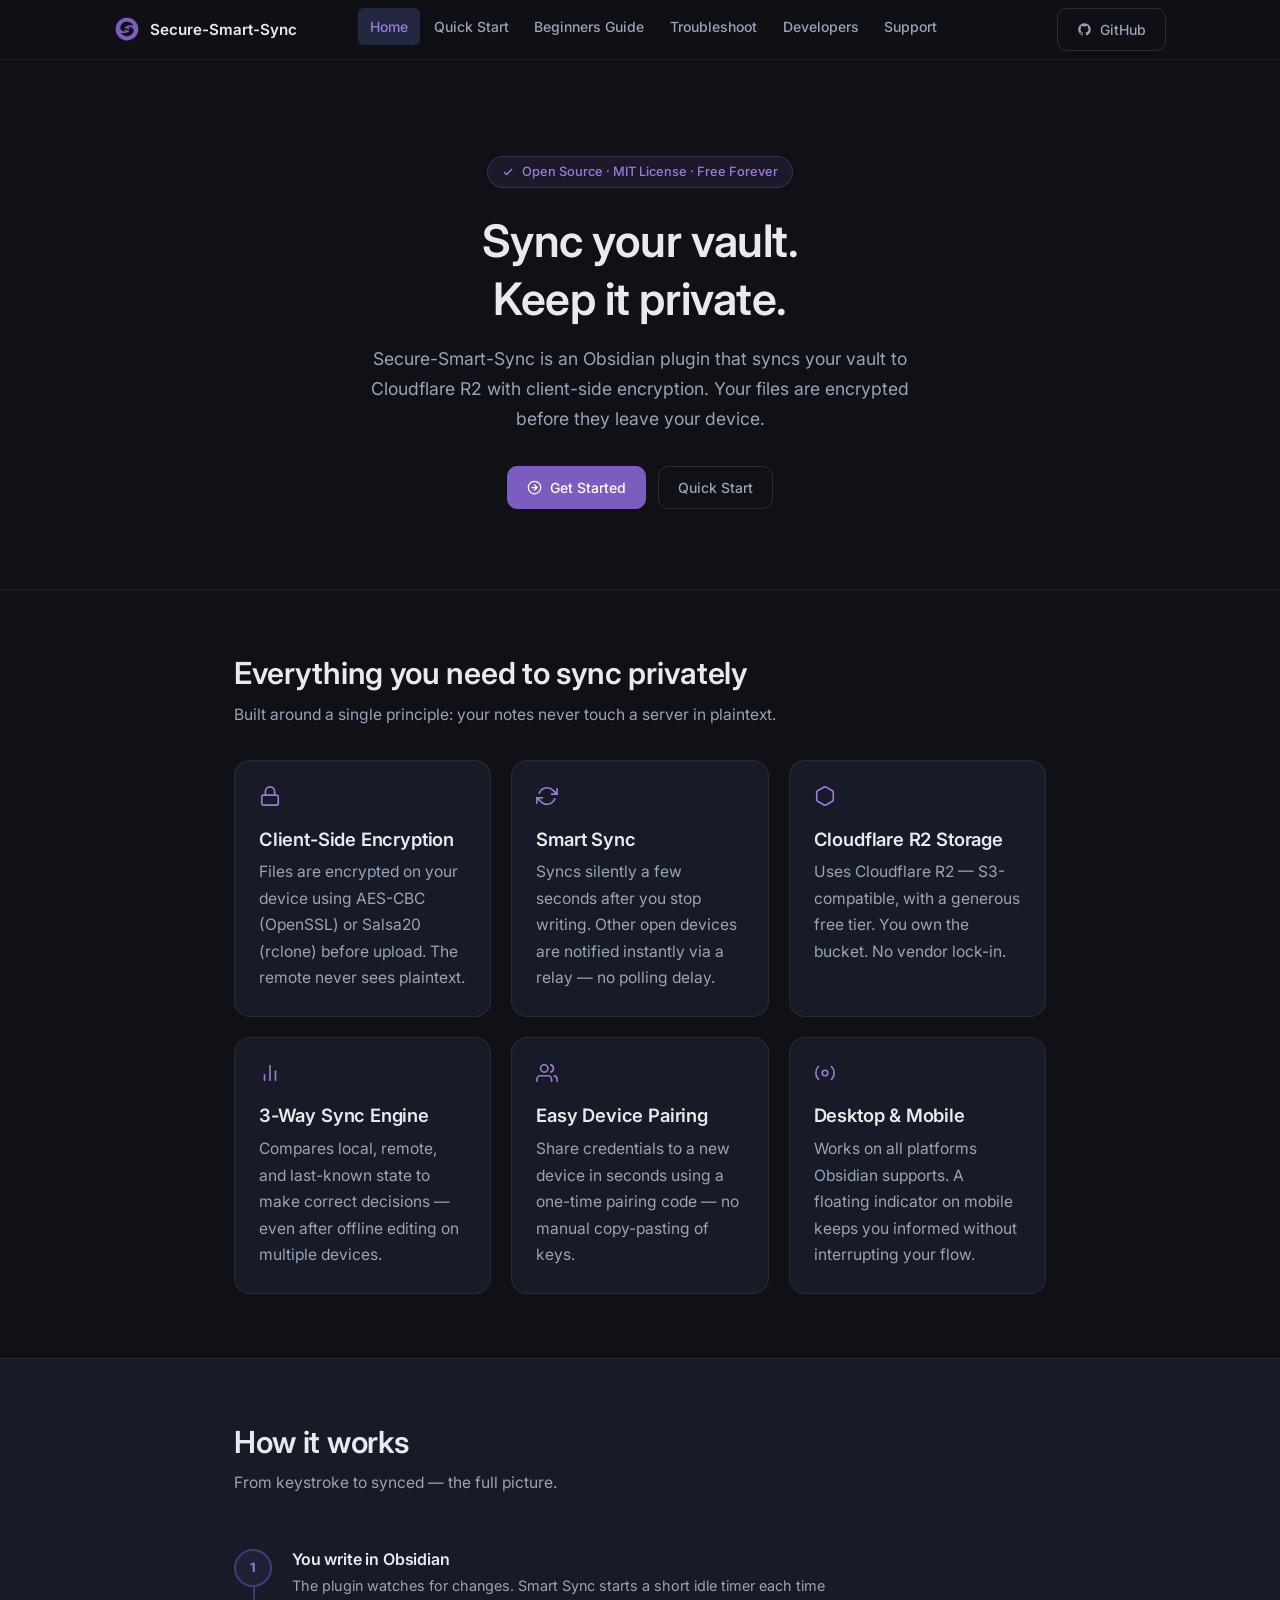
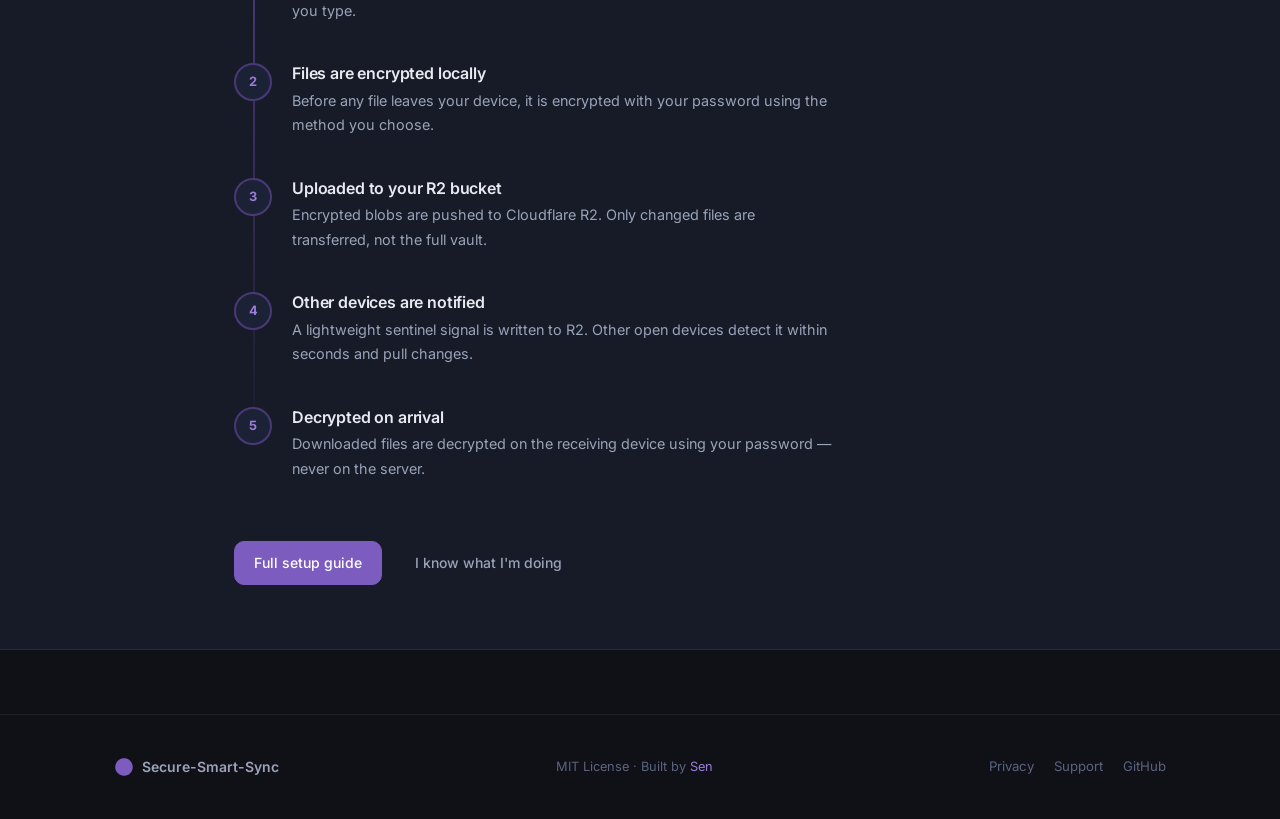
==== index.html @ c1dc4312 "Add files via upload" ====
<!DOCTYPE html>
<html lang="en">
<head>
  <meta charset="UTF-8" />
  <meta name="viewport" content="width=device-width, initial-scale=1.0" />
  <title>Secure-Smart-Sync — Obsidian Vault Sync with Cloudflare R2</title>
  <meta name="description" content="Sync your Obsidian vault securely across devices using Cloudflare R2 with client-side encryption. Free, open-source, and privacy-first." />
  <link rel="icon" href="../assets/favicon_transparent.ico" />
  <link rel="stylesheet" href="style.css" />
</head>
<body>

<nav class="nav" role="navigation" aria-label="Main navigation">
  <div class="nav-inner">
    <a href="index.html" class="nav-logo" aria-label="Secure-Smart-Sync home">
      <svg viewBox="0 0 2048 2048" xmlns="http://www.w3.org/2000/svg" aria-hidden="true">
        <g fill="#7c5cbf">
          <path d="M955 1921.80 c-153.40 -11.80 -301.40 -63.40 -431 -150.40 -78.40 -52.60 -152.20 -121.60 -212.20 -198.40 -93.80 -120.20 -157.60 -273.40 -176.60 -425 -8.20 -64.40 -9.20 -160 -2.40 -221 11.40 -100.60 41 -203 84.80 -292 114.40 -232.20 319 -403.80 563.40 -472.80 108.80 -30.60 220.60 -40.40 335 -29 426.20 42.20 769.60 393.60 802.20 821 3.40 46.80 1.40 148.20 -4 187.80 -18.20 133.20 -54.40 238.40 -120 347 -43.40 72 -99.40 140.80 -158.20 194.60 -152.80 139.80 -341.40 222.80 -541.80 238.40 -30.20 2.20 -108.80 2.20 -139.20 -0.20z m138.40 -326.80 c180.40 -23.80 350.80 -139.60 419.60 -286 23.20 -49 35.20 -104.80 32.20 -148.60 -8.80 -124.60 -94 -237.60 -207.80 -275.40 -51.20 -17 -92.40 -19 -140.20 -6.80 -17.60 4.60 -41.20 13.40 -41.20 15.80 0 0.80 2 3 4.20 5.20 7.60 6.80 39 49.80 49.80 68.20 23.60 39.80 30 53.40 30 64 0 23.60 -5 23.20 -145 -12.80 -60.40 -15.60 -142.80 -36.60 -183 -46.60 -40.20 -10.20 -75.40 -19.60 -78.20 -21.20 -6.60 -3.20 -7.80 -6.40 -7.80 -18.80 0 -12 2.60 -15.40 30.80 -39.60 103.80 -89.80 232.60 -143.80 371.20 -156.40 34 -3 110.40 -2.40 142 1 50.60 5.60 98 15.80 139.60 29.80 11.20 3.80 20.40 6.60 20.40 6 0 -0.40 -4.60 -10 -10.20 -21 -36.40 -72.80 -100.60 -147.40 -168 -195 -91 -64.60 -186.60 -98.80 -297.80 -106.80 -59.20 -4.20 -134.20 5.80 -198 26.40 -136.40 44.20 -249 137.20 -311.80 257.80 -38.40 73.80 -54 156.20 -42.40 224.20 14.80 85.80 59 156.80 128.60 206.60 55.80 40 134 62 195.20 55.20 19.60 -2.20 47.20 -7.40 51 -9.60 0.80 -0.40 -1.60 -4.60 -5.40 -9.20 -14.60 -18 -33.80 -48.80 -47.20 -75.40 -12.60 -25 -14 -29.20 -14 -39.60 0 -6.40 1 -12.60 2.40 -14 6.20 -6.20 25.40 -2.80 137.60 25.60 61 15.40 140.20 35.20 176 44 35.80 8.80 67 17 69.60 18 3.80 1.60 4.40 3.40 4.40 14.60 0 12 -0.40 13 -7.40 19.80 -23 21.80 -73.20 56.20 -111.40 76.60 -76.80 40.60 -159.20 65.40 -242.80 73 -34.80 3.20 -125 1.60 -156.40 -2.80 -36.20 -5.20 -84.20 -16.60 -119 -28.20 -17.60 -6 -32.20 -10.60 -32.40 -10.20 -1.40 1.40 22 39.80 37.20 60.80 94.40 132.20 250.20 219.40 418.20 234.20 26.80 2.40 77.20 1 107.40 -2.80z"/>
        </g>
      </svg>
      <span class="nav-logo-text">Secure-Smart-Sync</span>
    </a>
    <ul class="nav-links" id="nav-links">
      <li><a href="index.html">Home</a></li>
      <li><a href="quick-start.html">Quick Start</a></li>
      <li><a href="beginners.html">Beginners Guide</a></li>
      <li><a href="troubleshoot.html">Troubleshoot</a></li>
      <li><a href="developers.html">Developers</a></li>
      <li><a href="support.html">Support</a></li>
    </ul>
    <div class="nav-cta">
      <a href="https://github.com/xensenx/Secure_Smart_Sync" target="_blank" rel="noopener" class="btn btn-outline">
        <svg viewBox="0 0 24 24" fill="currentColor" aria-hidden="true"><path d="M12 2C6.477 2 2 6.477 2 12c0 4.418 2.865 8.166 6.839 9.489.5.092.682-.217.682-.482 0-.237-.009-.868-.013-1.703-2.782.604-3.369-1.34-3.369-1.34-.454-1.156-1.11-1.463-1.11-1.463-.908-.62.069-.608.069-.608 1.003.07 1.531 1.03 1.531 1.03.892 1.529 2.341 1.087 2.91.832.092-.647.35-1.088.636-1.338-2.22-.253-4.555-1.11-4.555-4.943 0-1.091.39-1.984 1.029-2.683-.103-.253-.446-1.27.098-2.647 0 0 .84-.269 2.75 1.025A9.578 9.578 0 0 1 12 6.836a9.59 9.59 0 0 1 2.504.337c1.909-1.294 2.747-1.025 2.747-1.025.546 1.377.202 2.394.1 2.647.64.699 1.028 1.592 1.028 2.683 0 3.842-2.339 4.687-4.566 4.935.359.309.678.919.678 1.852 0 1.336-.012 2.415-.012 2.743 0 .267.18.578.688.48C19.138 20.163 22 16.418 22 12c0-5.523-4.477-10-10-10z"/></svg>
        GitHub
      </a>
    </div>
    <button class="nav-hamburger" id="nav-hamburger" aria-label="Toggle navigation" aria-expanded="false">
      <span></span><span></span><span></span>
    </button>
  </div>
</nav>

<div class="page-wrap">

  <!-- Hero -->
  <section class="hero" style="padding: 6rem 0 5rem; border-bottom: 1px solid var(--border);">
    <div class="container" style="text-align:center; max-width: 700px;">
      <div style="display:inline-flex; align-items:center; gap:0.5rem; background:var(--purple-faint); border:1px solid var(--purple-border); border-radius:20px; padding:4px 14px; font-size:0.8rem; color:var(--purple-light); margin-bottom:1.5rem; font-weight:500;">
        <svg width="12" height="12" viewBox="0 0 24 24" fill="none" stroke="currentColor" stroke-width="2.5" aria-hidden="true"><polyline points="20 6 9 17 4 12"/></svg>
        Open Source · MIT License · Free Forever
      </div>
      <h1 style="margin-bottom:1rem;">Sync your vault.<br>Keep it private.</h1>
      <p style="font-size:1.1rem; max-width:560px; margin:0 auto 2rem;">Secure-Smart-Sync is an Obsidian plugin that syncs your vault to Cloudflare R2 with client-side encryption. Your files are encrypted before they leave your device.</p>
      <div style="display:flex; gap:0.75rem; justify-content:center; flex-wrap:wrap;">
        <a href="beginners.html" class="btn btn-primary">
          <svg viewBox="0 0 24 24" fill="none" stroke="currentColor" stroke-width="2" stroke-linecap="round" stroke-linejoin="round" aria-hidden="true"><circle cx="12" cy="12" r="10"/><polyline points="12 8 16 12 12 16"/><line x1="8" y1="12" x2="16" y2="12"/></svg>
          Get Started
        </a>
        <a href="quick-start.html" class="btn btn-outline">Quick Start</a>
      </div>
    </div>
  </section>

  <!-- Features -->
  <section class="section container-wide">
    <div class="container">
      <div class="section-title reveal">
        <h2>Everything you need to sync privately</h2>
        <p>Built around a single principle: your notes never touch a server in plaintext.</p>
      </div>
      <div class="grid-3" style="margin-top:2rem;">
        <div class="card reveal">
          <div style="margin-bottom:0.75rem;">
            <svg width="22" height="22" viewBox="0 0 24 24" fill="none" stroke="var(--purple-light)" stroke-width="1.8" stroke-linecap="round" stroke-linejoin="round" aria-hidden="true"><rect x="3" y="11" width="18" height="11" rx="2" ry="2"/><path d="M7 11V7a5 5 0 0 1 10 0v4"/></svg>
          </div>
          <h3>Client-Side Encryption</h3>
          <p class="mt-1">Files are encrypted on your device using AES-CBC (OpenSSL) or Salsa20 (rclone) before upload. The remote never sees plaintext.</p>
        </div>
        <div class="card reveal">
          <div style="margin-bottom:0.75rem;">
            <svg width="22" height="22" viewBox="0 0 24 24" fill="none" stroke="var(--purple-light)" stroke-width="1.8" stroke-linecap="round" stroke-linejoin="round" aria-hidden="true"><polyline points="23 4 23 10 17 10"/><polyline points="1 20 1 14 7 14"/><path d="M3.51 9a9 9 0 0 1 14.85-3.36L23 10M1 14l4.64 4.36A9 9 0 0 0 20.49 15"/></svg>
          </div>
          <h3>Smart Sync</h3>
          <p class="mt-1">Syncs silently a few seconds after you stop writing. Other open devices are notified instantly via a relay — no polling delay.</p>
        </div>
        <div class="card reveal">
          <div style="margin-bottom:0.75rem;">
            <svg width="22" height="22" viewBox="0 0 24 24" fill="none" stroke="var(--purple-light)" stroke-width="1.8" stroke-linecap="round" stroke-linejoin="round" aria-hidden="true"><path d="M21 16V8a2 2 0 0 0-1-1.73l-7-4a2 2 0 0 0-2 0l-7 4A2 2 0 0 0 3 8v8a2 2 0 0 0 1 1.73l7 4a2 2 0 0 0 2 0l7-4A2 2 0 0 0 21 16z"/></svg>
          </div>
          <h3>Cloudflare R2 Storage</h3>
          <p class="mt-1">Uses Cloudflare R2 — S3-compatible, with a generous free tier. You own the bucket. No vendor lock-in.</p>
        </div>
        <div class="card reveal">
          <div style="margin-bottom:0.75rem;">
            <svg width="22" height="22" viewBox="0 0 24 24" fill="none" stroke="var(--purple-light)" stroke-width="1.8" stroke-linecap="round" stroke-linejoin="round" aria-hidden="true"><line x1="18" y1="20" x2="18" y2="10"/><line x1="12" y1="20" x2="12" y2="4"/><line x1="6" y1="20" x2="6" y2="14"/></svg>
          </div>
          <h3>3-Way Sync Engine</h3>
          <p class="mt-1">Compares local, remote, and last-known state to make correct decisions — even after offline editing on multiple devices.</p>
        </div>
        <div class="card reveal">
          <div style="margin-bottom:0.75rem;">
            <svg width="22" height="22" viewBox="0 0 24 24" fill="none" stroke="var(--purple-light)" stroke-width="1.8" stroke-linecap="round" stroke-linejoin="round" aria-hidden="true"><path d="M17 21v-2a4 4 0 0 0-4-4H5a4 4 0 0 0-4 4v2"/><circle cx="9" cy="7" r="4"/><path d="M23 21v-2a4 4 0 0 0-3-3.87"/><path d="M16 3.13a4 4 0 0 1 0 7.75"/></svg>
          </div>
          <h3>Easy Device Pairing</h3>
          <p class="mt-1">Share credentials to a new device in seconds using a one-time pairing code — no manual copy-pasting of keys.</p>
        </div>
        <div class="card reveal">
          <div style="margin-bottom:0.75rem;">
            <svg width="22" height="22" viewBox="0 0 24 24" fill="none" stroke="var(--purple-light)" stroke-width="1.8" stroke-linecap="round" stroke-linejoin="round" aria-hidden="true"><circle cx="12" cy="12" r="3"/><path d="M19.07 4.93a10 10 0 0 1 0 14.14M4.93 4.93a10 10 0 0 0 0 14.14"/></svg>
          </div>
          <h3>Desktop &amp; Mobile</h3>
          <p class="mt-1">Works on all platforms Obsidian supports. A floating indicator on mobile keeps you informed without interrupting your flow.</p>
        </div>
      </div>
    </div>
  </section>

  <!-- How it works — animated flow -->
  <section class="section" style="background:var(--bg-surface); border-top:1px solid var(--border); border-bottom:1px solid var(--border);">
    <div class="container">
      <div class="section-title reveal">
        <h2>How it works</h2>
        <p>From keystroke to synced — the full picture.</p>
      </div>
      <div class="step-flow" style="margin-top:2rem; max-width:600px;">
        <div class="step-item">
          <div class="step-num">1</div>
          <div class="step-body">
            <h3>You write in Obsidian</h3>
            <p>The plugin watches for changes. Smart Sync starts a short idle timer each time you type.</p>
          </div>
        </div>
        <div class="step-item">
          <div class="step-num">2</div>
          <div class="step-body">
            <h3>Files are encrypted locally</h3>
            <p>Before any file leaves your device, it is encrypted with your password using the method you choose.</p>
          </div>
        </div>
        <div class="step-item">
          <div class="step-num">3</div>
          <div class="step-body">
            <h3>Uploaded to your R2 bucket</h3>
            <p>Encrypted blobs are pushed to Cloudflare R2. Only changed files are transferred, not the full vault.</p>
          </div>
        </div>
        <div class="step-item">
          <div class="step-num">4</div>
          <div class="step-body">
            <h3>Other devices are notified</h3>
            <p>A lightweight sentinel signal is written to R2. Other open devices detect it within seconds and pull changes.</p>
          </div>
        </div>
        <div class="step-item">
          <div class="step-num">5</div>
          <div class="step-body">
            <h3>Decrypted on arrival</h3>
            <p>Downloaded files are decrypted on the receiving device using your password — never on the server.</p>
          </div>
        </div>
      </div>
      <div class="reveal" style="margin-top:2.5rem;">
        <a href="beginners.html" class="btn btn-primary">Full setup guide</a>
        <a href="quick-start.html" class="btn btn-ghost" style="margin-left:0.5rem;">I know what I'm doing</a>
      </div>
    </div>
  </section>

</div><!-- end page-wrap -->

<footer>
  <div class="footer-inner">
    <div class="footer-logo">
      <svg width="20" height="20" viewBox="0 0 2048 2048" xmlns="http://www.w3.org/2000/svg" aria-hidden="true"><g fill="#7c5cbf"><path d="M955 1921.80 c-153.40 -11.80 -301.40 -63.40 -431 -150.40 -78.40 -52.60 -152.20 -121.60 -212.20 -198.40 -93.80 -120.20 -157.60 -273.40 -176.60 -425 -8.20 -64.40 -9.20 -160 -2.40 -221 11.40 -100.60 41 -203 84.80 -292 114.40 -232.20 319 -403.80 563.40 -472.80 108.80 -30.60 220.60 -40.40 335 -29 426.20 42.20 769.60 393.60 802.20 821 3.40 46.80 1.40 148.20 -4 187.80 -18.20 133.20 -54.40 238.40 -120 347 -43.40 72 -99.40 140.80 -158.20 194.60 -152.80 139.80 -341.40 222.80 -541.80 238.40 -30.20 2.20 -108.80 2.20 -139.20 -0.20z"/></g></svg>
      <span>Secure-Smart-Sync</span>
    </div>
    <p class="footer-meta">MIT License &middot; Built by <a href="https://github.com/xensenx" target="_blank" rel="noopener">Sen</a></p>
    <nav class="footer-links" aria-label="Footer navigation">
      <a href="privacy policy.html">Privacy</a>
      <a href="support.html">Support</a>
      <a href="https://github.com/xensenx/Secure_Smart_Sync" target="_blank" rel="noopener">GitHub</a>
    </nav>
  </div>
</footer>

<script src="script.js"></script>
</body>
</html>
---- style.css ----
/* ============================================================
   style.css — Secure-Smart-Sync Documentation Site
   Dark theme · Purple accent · Inter font · No emojis
   ============================================================ */

@import url('https://fonts.googleapis.com/css2?family=Inter:wght@300;400;500;600;700&family=JetBrains+Mono:wght@400;500&display=swap');

/* ── Design tokens ───────────────────────────────────────── */
:root {
  --bg-base:        #0f1117;
  --bg-surface:     #161b27;
  --bg-elevated:    #1c2236;
  --bg-hover:       #212840;

  --purple-core:    #7c5cbf;
  --purple-light:   #9b7cd6;
  --purple-dim:     #4a3878;
  --purple-faint:   rgba(124, 92, 191, 0.12);
  --purple-border:  rgba(124, 92, 191, 0.30);

  --text-primary:   #e8eaf0;
  --text-secondary: #9aa3b8;
  --text-muted:     #5a6380;
  --text-code:      #c4aef5;

  --border:         rgba(255, 255, 255, 0.07);
  --border-strong:  rgba(255, 255, 255, 0.12);

  --radius-sm:  6px;
  --radius-md:  10px;
  --radius-lg:  16px;

  --transition: 200ms ease;
  --transition-slow: 400ms ease;

  --font-sans: 'Inter', system-ui, sans-serif;
  --font-mono: 'JetBrains Mono', 'Fira Code', monospace;

  --nav-height: 60px;
  --content-max: 860px;
  --content-wide: 1100px;
}

/* ── Reset ───────────────────────────────────────────────── */
*, *::before, *::after { box-sizing: border-box; margin: 0; padding: 0; }

html { scroll-behavior: smooth; font-size: 16px; }

body {
  font-family: var(--font-sans);
  background: var(--bg-base);
  color: var(--text-primary);
  line-height: 1.7;
  -webkit-font-smoothing: antialiased;
  min-height: 100vh;
}

/* ── Typography ──────────────────────────────────────────── */
h1, h2, h3, h4, h5, h6 {
  font-weight: 600;
  line-height: 1.3;
  color: var(--text-primary);
  letter-spacing: -0.01em;
}

h1 { font-size: clamp(1.8rem, 4vw, 2.8rem); }
h2 { font-size: clamp(1.3rem, 3vw, 1.9rem); }
h3 { font-size: 1.15rem; }
h4 { font-size: 1rem; }

p { color: var(--text-secondary); font-size: 0.975rem; }

a {
  color: var(--purple-light);
  text-decoration: none;
  transition: color var(--transition);
}
a:hover { color: #c4aef5; }

code, kbd {
  font-family: var(--font-mono);
  font-size: 0.875em;
  background: rgba(124, 92, 191, 0.15);
  color: var(--text-code);
  padding: 2px 6px;
  border-radius: 4px;
  border: 1px solid var(--purple-border);
}

pre {
  font-family: var(--font-mono);
  font-size: 0.875rem;
  background: var(--bg-surface);
  border: 1px solid var(--border-strong);
  border-radius: var(--radius-md);
  padding: 1.25rem 1.5rem;
  overflow-x: auto;
  color: var(--text-primary);
  line-height: 1.6;
}
pre code {
  background: none;
  border: none;
  padding: 0;
  color: inherit;
  font-size: inherit;
}

hr {
  border: none;
  border-top: 1px solid var(--border);
  margin: 2rem 0;
}

ul, ol { padding-left: 1.5rem; }
li { color: var(--text-secondary); font-size: 0.975rem; margin-bottom: 0.35rem; }

strong { color: var(--text-primary); font-weight: 600; }

/* ── Navigation ──────────────────────────────────────────── */
.nav {
  position: fixed;
  top: 0; left: 0; right: 0;
  height: var(--nav-height);
  background: rgba(15, 17, 23, 0.90);
  backdrop-filter: blur(12px);
  -webkit-backdrop-filter: blur(12px);
  border-bottom: 1px solid var(--border);
  z-index: 1000;
  display: flex;
  align-items: center;
}

.nav-inner {
  width: 100%;
  max-width: var(--content-wide);
  margin: 0 auto;
  padding: 0 1.5rem;
  display: flex;
  align-items: center;
  gap: 1rem;
}

.nav-logo {
  display: flex;
  align-items: center;
  gap: 0.6rem;
  text-decoration: none;
  flex-shrink: 0;
}
.nav-logo svg { width: 26px; height: 26px; }
.nav-logo-text {
  font-size: 0.95rem;
  font-weight: 600;
  color: var(--text-primary);
  white-space: nowrap;
}

.nav-links {
  display: flex;
  align-items: center;
  gap: 0.1rem;
  list-style: none;
  padding: 0;
  margin: 0 auto;
}

.nav-links a {
  display: block;
  padding: 0.4rem 0.75rem;
  font-size: 0.875rem;
  font-weight: 500;
  color: var(--text-secondary);
  border-radius: var(--radius-sm);
  transition: color var(--transition), background var(--transition);
  white-space: nowrap;
}
.nav-links a:hover,
.nav-links a.active {
  color: var(--text-primary);
  background: var(--bg-hover);
}
.nav-links a.active { color: var(--purple-light); }

.nav-cta {
  margin-left: auto;
  flex-shrink: 0;
}

.nav-hamburger {
  display: none;
  flex-direction: column;
  gap: 5px;
  cursor: pointer;
  padding: 6px;
  margin-left: auto;
  background: none;
  border: none;
}
.nav-hamburger span {
  display: block;
  width: 20px; height: 2px;
  background: var(--text-secondary);
  border-radius: 2px;
  transition: transform var(--transition), opacity var(--transition);
}

/* ── Buttons ─────────────────────────────────────────────── */
.btn {
  display: inline-flex;
  align-items: center;
  gap: 0.5rem;
  padding: 0.55rem 1.2rem;
  font-family: var(--font-sans);
  font-size: 0.875rem;
  font-weight: 500;
  border-radius: var(--radius-md);
  border: 1px solid transparent;
  cursor: pointer;
  text-decoration: none;
  transition: background var(--transition), border-color var(--transition),
              color var(--transition), transform 120ms ease;
  white-space: nowrap;
}
.btn:hover { transform: translateY(-1px); }
.btn:active { transform: translateY(0); }

.btn-primary {
  background: var(--purple-core);
  border-color: var(--purple-core);
  color: #fff;
}
.btn-primary:hover { background: var(--purple-light); border-color: var(--purple-light); color: #fff; }

.btn-outline {
  background: transparent;
  border-color: var(--border-strong);
  color: var(--text-secondary);
}
.btn-outline:hover { border-color: var(--purple-border); color: var(--text-primary); background: var(--purple-faint); }

.btn-ghost {
  background: transparent;
  border-color: transparent;
  color: var(--text-secondary);
}
.btn-ghost:hover { color: var(--text-primary); background: var(--bg-hover); }

.btn svg { width: 15px; height: 15px; flex-shrink: 0; }

/* ── Layout utilities ────────────────────────────────────── */
.page-wrap {
  padding-top: var(--nav-height);
  min-height: 100vh;
}

.container {
  max-width: var(--content-max);
  margin: 0 auto;
  padding: 0 1.5rem;
}

.container-wide {
  max-width: var(--content-wide);
  margin: 0 auto;
  padding: 0 1.5rem;
}

.section { padding: 4rem 0; }
.section-sm { padding: 2rem 0; }
.section-lg { padding: 6rem 0; }

/* ── Cards ───────────────────────────────────────────────── */
.card {
  background: var(--bg-surface);
  border: 1px solid var(--border);
  border-radius: var(--radius-lg);
  padding: 1.5rem;
  transition: border-color var(--transition), background var(--transition);
}
.card:hover { border-color: var(--border-strong); }
.card-purple {
  border-color: var(--purple-border);
  background: linear-gradient(135deg, var(--bg-surface), rgba(124, 92, 191, 0.06));
}

/* ── Step / Flow ─────────────────────────────────────────── */
.step-flow {
  display: flex;
  flex-direction: column;
  gap: 0;
  position: relative;
}
.step-flow::before {
  content: '';
  position: absolute;
  left: 19px;
  top: 40px;
  bottom: 40px;
  width: 2px;
  background: linear-gradient(to bottom, var(--purple-dim), transparent);
}

.step-item {
  display: flex;
  gap: 1.25rem;
  padding: 1.25rem 0;
  opacity: 0;
  transform: translateY(18px);
  transition: opacity 0.5s ease, transform 0.5s ease;
}
.step-item.in-view { opacity: 1; transform: translateY(0); }

.step-num {
  flex-shrink: 0;
  width: 38px; height: 38px;
  border-radius: 50%;
  background: var(--bg-elevated);
  border: 2px solid var(--purple-dim);
  display: flex; align-items: center; justify-content: center;
  font-size: 0.8rem;
  font-weight: 700;
  color: var(--purple-light);
  position: relative;
  z-index: 1;
}

.step-body h3 { font-size: 1rem; margin-bottom: 0.3rem; }
.step-body p { font-size: 0.9rem; }

/* ── Info / Warning / Note callouts ─────────────────────── */
.callout {
  border-radius: var(--radius-md);
  padding: 1rem 1.2rem;
  border-left: 3px solid;
  margin: 1.25rem 0;
  display: flex;
  gap: 0.75rem;
  align-items: flex-start;
}
.callout svg { flex-shrink: 0; margin-top: 2px; }
.callout-body { flex: 1; }
.callout-body strong { display: block; font-size: 0.875rem; margin-bottom: 0.2rem; }
.callout-body p, .callout-body span { font-size: 0.875rem; }

.callout-info {
  background: rgba(96, 165, 250, 0.07);
  border-color: #60a5fa;
}
.callout-info svg { color: #60a5fa; }

.callout-warning {
  background: rgba(251, 191, 36, 0.07);
  border-color: #fbbf24;
}
.callout-warning svg { color: #fbbf24; }

.callout-success {
  background: rgba(52, 211, 153, 0.07);
  border-color: #34d399;
}
.callout-success svg { color: #34d399; }

.callout-error {
  background: rgba(248, 113, 113, 0.07);
  border-color: #f87171;
}
.callout-error svg { color: #f87171; }

/* ── Breadcrumb ──────────────────────────────────────────── */
.breadcrumb {
  display: flex;
  align-items: center;
  gap: 0.5rem;
  font-size: 0.825rem;
  color: var(--text-muted);
  margin-bottom: 2rem;
  flex-wrap: wrap;
}
.breadcrumb a { color: var(--text-muted); }
.breadcrumb a:hover { color: var(--purple-light); }
.breadcrumb-sep { color: var(--text-muted); }

/* ── Page header ─────────────────────────────────────────── */
.page-header {
  padding: 3.5rem 0 2.5rem;
  border-bottom: 1px solid var(--border);
  margin-bottom: 3rem;
}
.page-header .badge {
  display: inline-block;
  font-size: 0.75rem;
  font-weight: 600;
  letter-spacing: 0.06em;
  text-transform: uppercase;
  color: var(--purple-light);
  background: var(--purple-faint);
  border: 1px solid var(--purple-border);
  border-radius: 4px;
  padding: 3px 10px;
  margin-bottom: 1rem;
}
.page-header h1 { margin-bottom: 0.75rem; }
.page-header p { font-size: 1.05rem; max-width: 600px; }

/* ── Section titles ──────────────────────────────────────── */
.section-title { margin-bottom: 2rem; }
.section-title h2 { margin-bottom: 0.5rem; }
.section-title p { font-size: 0.975rem; }

/* ── FAQ / Accordion ─────────────────────────────────────── */
.accordion-item {
  border: 1px solid var(--border);
  border-radius: var(--radius-md);
  margin-bottom: 0.5rem;
  overflow: hidden;
  transition: border-color var(--transition);
}
.accordion-item:hover { border-color: var(--border-strong); }
.accordion-item.open { border-color: var(--purple-border); }

.accordion-trigger {
  width: 100%;
  background: var(--bg-surface);
  border: none;
  padding: 1rem 1.25rem;
  display: flex;
  align-items: center;
  justify-content: space-between;
  cursor: pointer;
  color: var(--text-primary);
  font-size: 0.95rem;
  font-weight: 500;
  font-family: var(--font-sans);
  text-align: left;
  gap: 1rem;
  transition: background var(--transition);
}
.accordion-trigger:hover { background: var(--bg-hover); }
.accordion-icon {
  flex-shrink: 0;
  color: var(--text-muted);
  transition: transform var(--transition);
}
.accordion-item.open .accordion-icon { transform: rotate(180deg); }

.accordion-body {
  background: var(--bg-surface);
  max-height: 0;
  overflow: hidden;
  transition: max-height 0.35s ease, padding 0.25s ease;
}
.accordion-body-inner {
  padding: 0 1.25rem 1.25rem;
  border-top: 1px solid var(--border);
}
.accordion-body-inner p, .accordion-body-inner li { font-size: 0.9rem; }
.accordion-item.open .accordion-body { max-height: 800px; }

/* ── Table ───────────────────────────────────────────────── */
.table-wrap { overflow-x: auto; border-radius: var(--radius-md); border: 1px solid var(--border); }
table { width: 100%; border-collapse: collapse; }
thead { background: var(--bg-elevated); }
th {
  padding: 0.75rem 1rem;
  font-size: 0.8rem;
  font-weight: 600;
  text-transform: uppercase;
  letter-spacing: 0.05em;
  color: var(--text-secondary);
  text-align: left;
  border-bottom: 1px solid var(--border);
}
td {
  padding: 0.75rem 1rem;
  font-size: 0.9rem;
  color: var(--text-secondary);
  border-bottom: 1px solid var(--border);
}
tbody tr:last-child td { border-bottom: none; }
tbody tr:hover td { background: var(--bg-hover); }

/* ── Tags / Badges ───────────────────────────────────────── */
.tag {
  display: inline-block;
  font-size: 0.75rem;
  font-weight: 500;
  padding: 2px 8px;
  border-radius: 4px;
}
.tag-purple { background: var(--purple-faint); color: var(--purple-light); border: 1px solid var(--purple-border); }
.tag-blue   { background: rgba(96,165,250,0.1); color: #93c5fd; border: 1px solid rgba(96,165,250,0.25); }
.tag-green  { background: rgba(52,211,153,0.1); color: #6ee7b7; border: 1px solid rgba(52,211,153,0.25); }
.tag-yellow { background: rgba(251,191,36,0.1);  color: #fde68a; border: 1px solid rgba(251,191,36,0.25); }
.tag-red    { background: rgba(248,113,113,0.1); color: #fca5a5; border: 1px solid rgba(248,113,113,0.25); }

/* ── Grid helpers ────────────────────────────────────────── */
.grid-2 { display: grid; grid-template-columns: repeat(2, 1fr); gap: 1.25rem; }
.grid-3 { display: grid; grid-template-columns: repeat(3, 1fr); gap: 1.25rem; }

/* ── Footer ──────────────────────────────────────────────── */
footer {
  border-top: 1px solid var(--border);
  padding: 2.5rem 0;
  margin-top: 4rem;
}
.footer-inner {
  max-width: var(--content-wide);
  margin: 0 auto;
  padding: 0 1.5rem;
  display: flex;
  align-items: center;
  justify-content: space-between;
  flex-wrap: wrap;
  gap: 1rem;
}
.footer-logo { display: flex; align-items: center; gap: 0.5rem; }
.footer-logo svg { width: 20px; height: 20px; }
.footer-logo span { font-size: 0.875rem; font-weight: 600; color: var(--text-secondary); }
.footer-meta { font-size: 0.8rem; color: var(--text-muted); }
.footer-links { display: flex; gap: 1.25rem; }
.footer-links a { font-size: 0.825rem; color: var(--text-muted); }
.footer-links a:hover { color: var(--purple-light); }

/* ── Ko-fi button ────────────────────────────────────────── */
.kofi-btn {
  display: inline-flex;
  align-items: center;
  gap: 0.6rem;
  padding: 0.6rem 1.3rem;
  background: #29abe0;
  color: #fff;
  border-radius: var(--radius-md);
  font-weight: 600;
  font-size: 0.9rem;
  border: none;
  cursor: pointer;
  text-decoration: none;
  transition: background var(--transition), transform 120ms ease;
}
.kofi-btn:hover { background: #1f90c2; color: #fff; transform: translateY(-1px); }
.kofi-btn svg { width: 20px; height: 20px; }

/* ── Scroll-reveal ───────────────────────────────────────── */
.reveal {
  opacity: 0;
  transform: translateY(20px);
  transition: opacity 0.5s ease, transform 0.5s ease;
}
.reveal.in-view { opacity: 1; transform: translateY(0); }

/* ── Utility ─────────────────────────────────────────────── */
.text-purple { color: var(--purple-light); }
.text-muted  { color: var(--text-muted); }
.text-sm     { font-size: 0.875rem; }
.text-xs     { font-size: 0.8rem; }
.mt-1  { margin-top: 0.5rem; }
.mt-2  { margin-top: 1rem; }
.mt-3  { margin-top: 1.5rem; }
.mt-4  { margin-top: 2rem; }
.mb-1  { margin-bottom: 0.5rem; }
.mb-2  { margin-bottom: 1rem; }
.mb-3  { margin-bottom: 1.5rem; }
.mb-4  { margin-bottom: 2rem; }
.flex  { display: flex; }
.items-center { align-items: center; }
.gap-1 { gap: 0.5rem; }
.gap-2 { gap: 1rem; }

/* ── Scrollbar ───────────────────────────────────────────── */
::-webkit-scrollbar { width: 6px; height: 6px; }
::-webkit-scrollbar-track { background: var(--bg-base); }
::-webkit-scrollbar-thumb { background: var(--bg-elevated); border-radius: 3px; }
::-webkit-scrollbar-thumb:hover { background: var(--purple-dim); }

/* ── Mobile nav ──────────────────────────────────────────── */
@media (max-width: 768px) {
  .nav-links { display: none; position: fixed; top: var(--nav-height); left: 0; right: 0;
    flex-direction: column; background: var(--bg-surface); border-bottom: 1px solid var(--border);
    padding: 1rem; gap: 0.25rem; }
  .nav-links.open { display: flex; }
  .nav-links a { padding: 0.6rem 1rem; width: 100%; }
  .nav-cta { display: none; }
  .nav-hamburger { display: flex; }
  .grid-2, .grid-3 { grid-template-columns: 1fr; }
  .footer-inner { flex-direction: column; align-items: flex-start; }
  .footer-links { flex-wrap: wrap; }
}

@media (max-width: 520px) {
  .container, .container-wide { padding: 0 1rem; }
  .section { padding: 2.5rem 0; }
  .section-lg { padding: 3.5rem 0; }
  h1 { font-size: 1.7rem; }
}
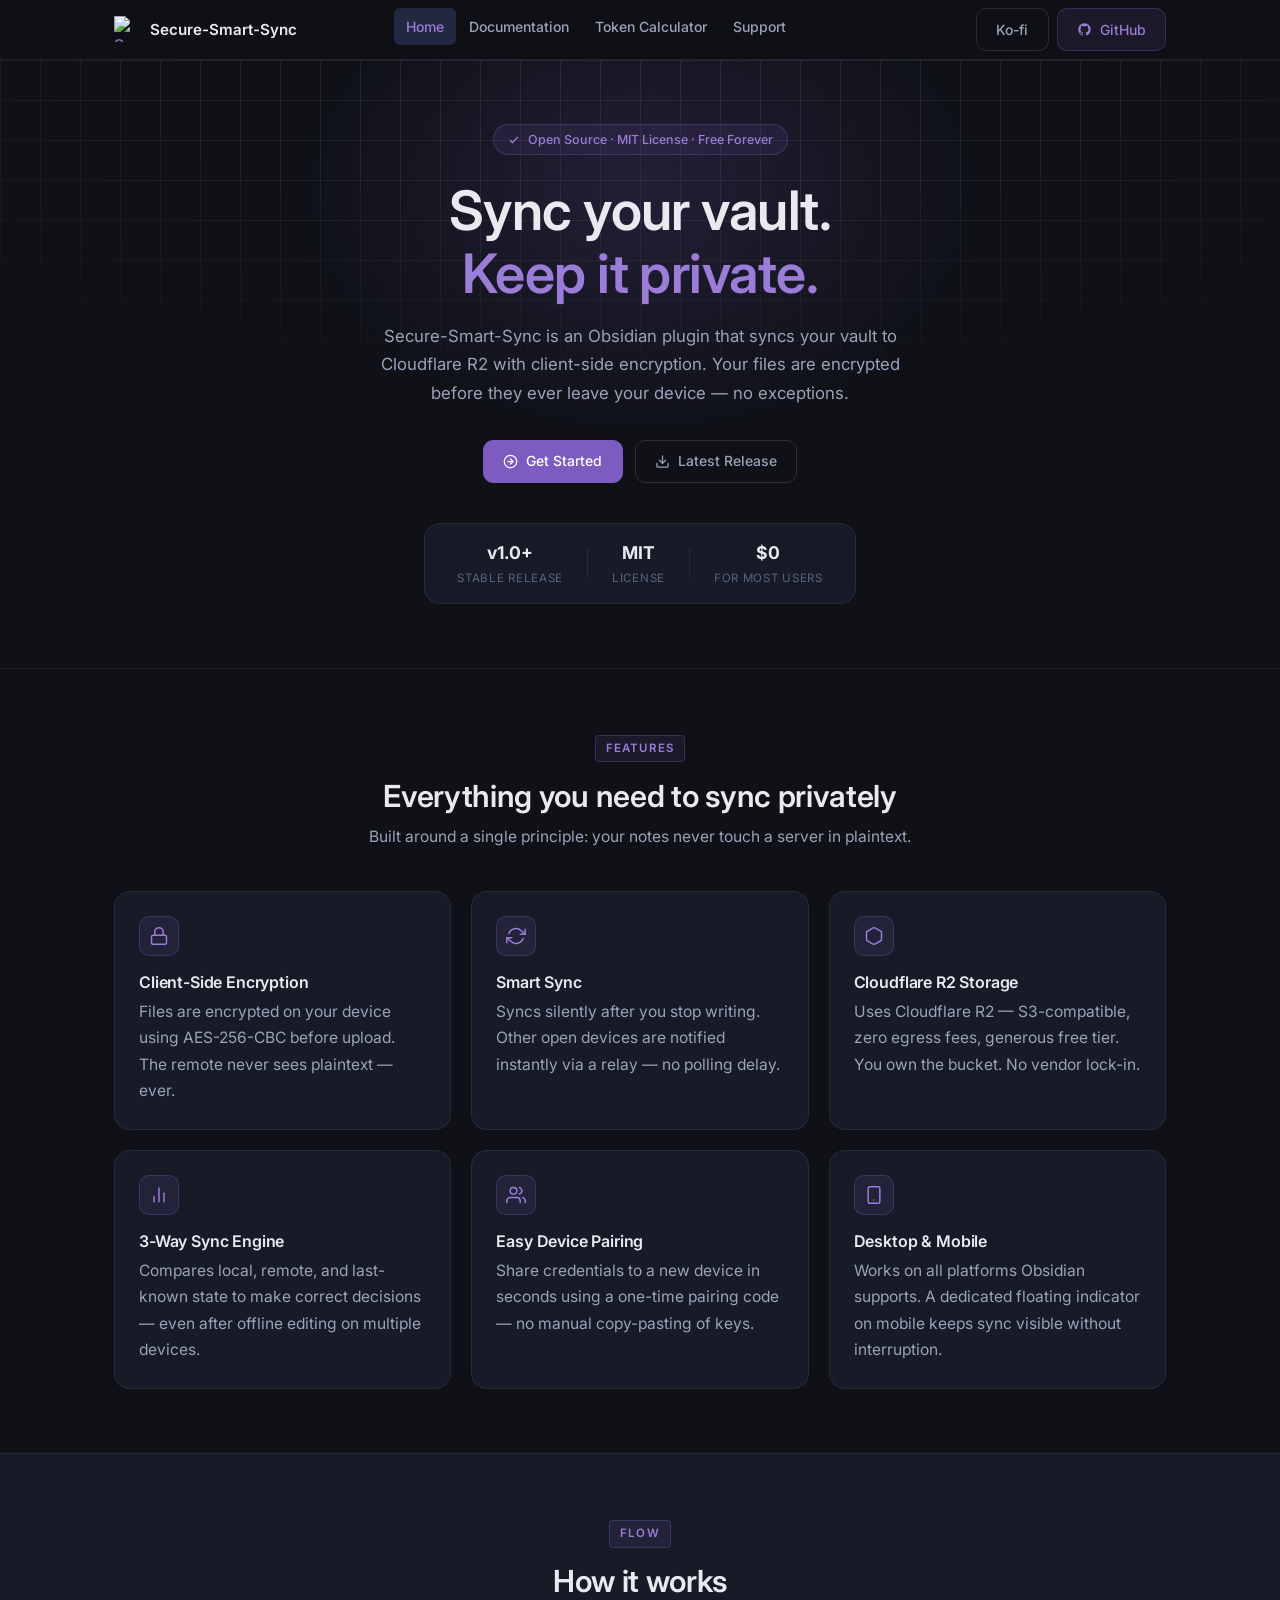
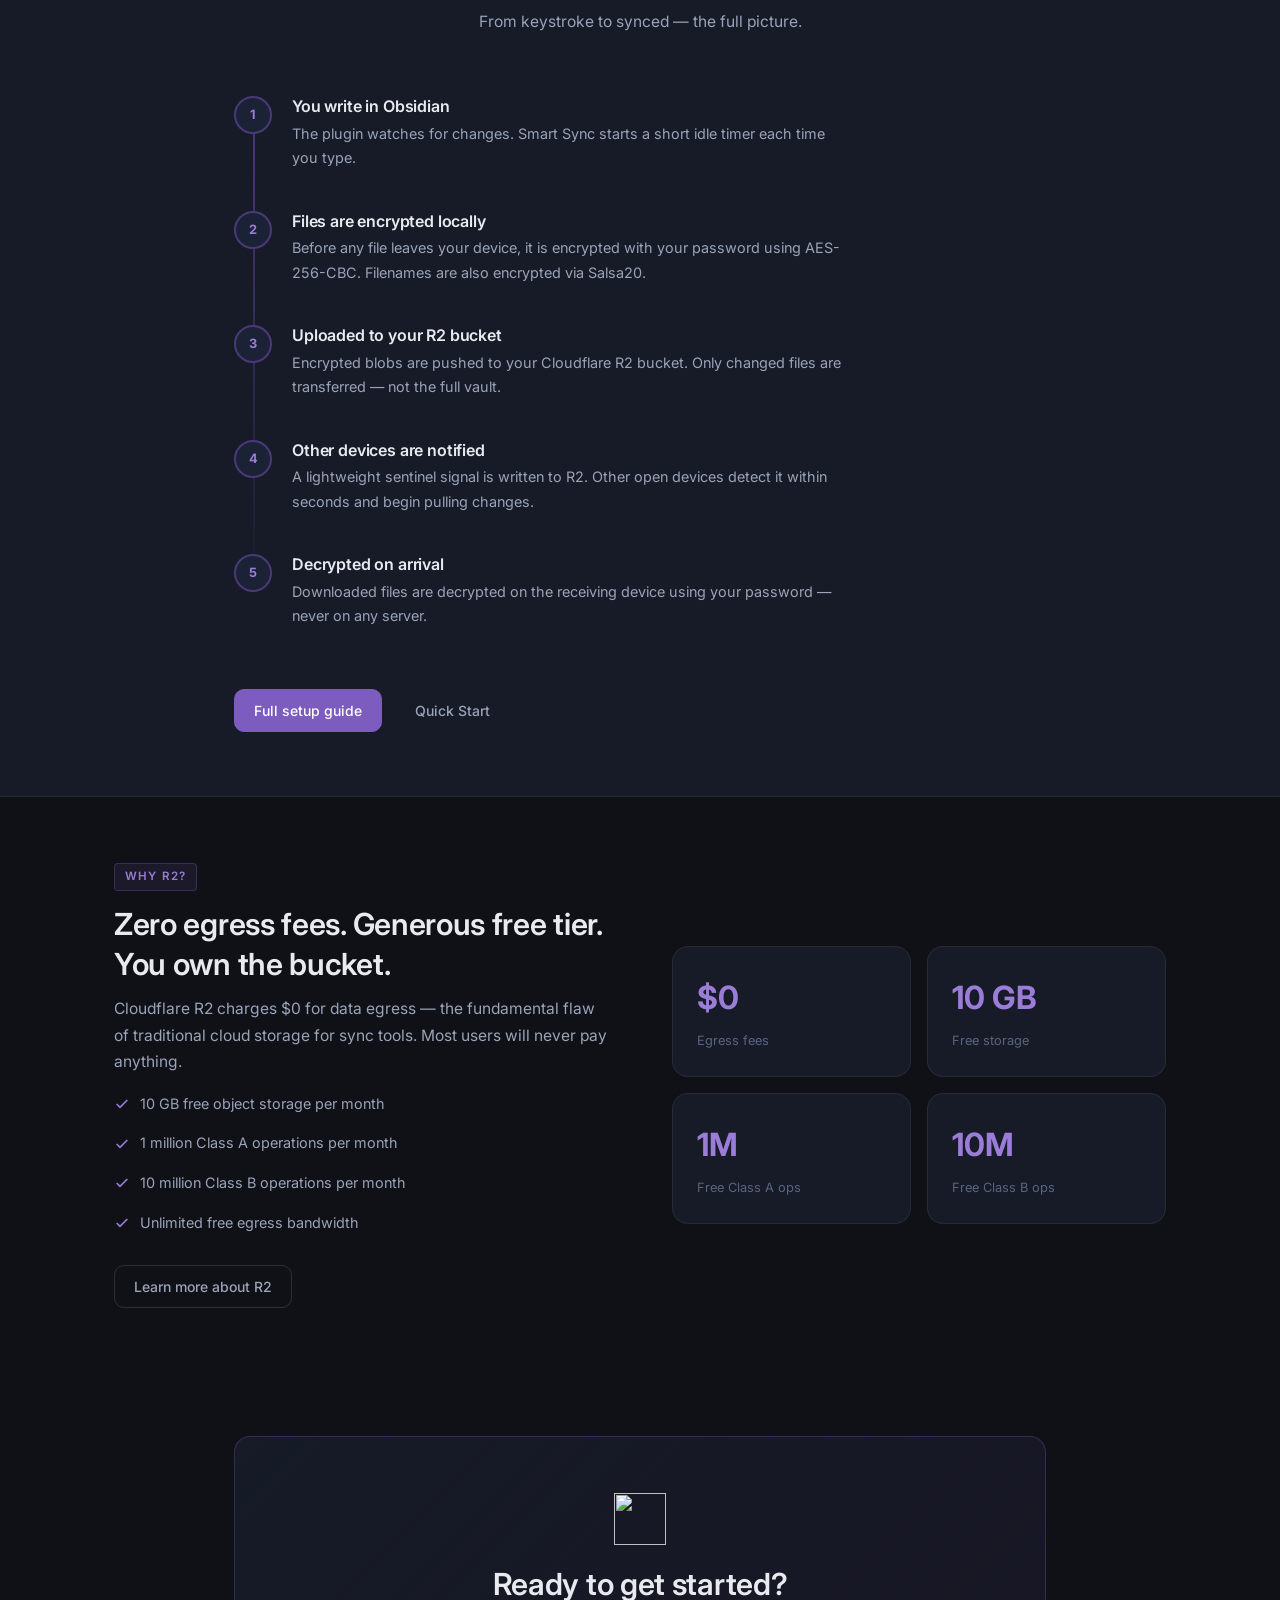
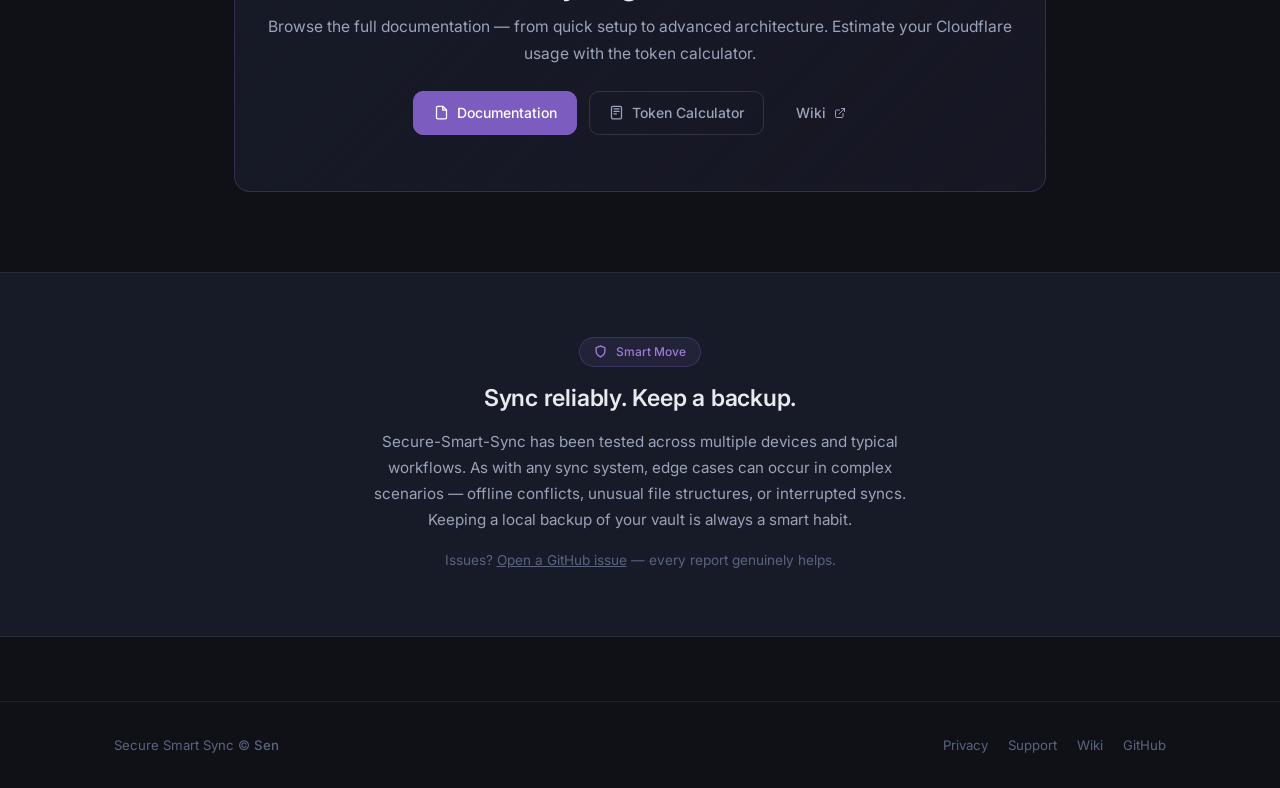
==== commit 53d733d1: "Add files via upload" ====
--- a/index.html
+++ b/index.html
@@ -3,9 +3,9 @@
 <head>
   <meta charset="UTF-8" />
   <meta name="viewport" content="width=device-width, initial-scale=1.0" />
-  <title>Secure-Smart-Sync — Obsidian Vault Sync with Cloudflare R2</title>
+  <title>Secure-Smart-Sync — Private Obsidian Vault Sync with Cloudflare R2</title>
   <meta name="description" content="Sync your Obsidian vault securely across devices using Cloudflare R2 with client-side encryption. Free, open-source, and privacy-first." />
-  <link rel="icon" href="../assets/favicon_transparent.ico" />
+  <link rel="icon" href="https://cdn.jsdelivr.net/gh/Secure-Smart-Sync/Secure-Smart-Sync-assets@main/Icons/ICO/favicon_transparent.ico" />
   <link rel="stylesheet" href="style.css" />
 </head>
 <body>
@@ -13,23 +13,18 @@
 <nav class="nav" role="navigation" aria-label="Main navigation">
   <div class="nav-inner">
     <a href="index.html" class="nav-logo" aria-label="Secure-Smart-Sync home">
-      <svg viewBox="0 0 2048 2048" xmlns="http://www.w3.org/2000/svg" aria-hidden="true">
-        <g fill="#7c5cbf">
-          <path d="M955 1921.80 c-153.40 -11.80 -301.40 -63.40 -431 -150.40 -78.40 -52.60 -152.20 -121.60 -212.20 -198.40 -93.80 -120.20 -157.60 -273.40 -176.60 -425 -8.20 -64.40 -9.20 -160 -2.40 -221 11.40 -100.60 41 -203 84.80 -292 114.40 -232.20 319 -403.80 563.40 -472.80 108.80 -30.60 220.60 -40.40 335 -29 426.20 42.20 769.60 393.60 802.20 821 3.40 46.80 1.40 148.20 -4 187.80 -18.20 133.20 -54.40 238.40 -120 347 -43.40 72 -99.40 140.80 -158.20 194.60 -152.80 139.80 -341.40 222.80 -541.80 238.40 -30.20 2.20 -108.80 2.20 -139.20 -0.20z m138.40 -326.80 c180.40 -23.80 350.80 -139.60 419.60 -286 23.20 -49 35.20 -104.80 32.20 -148.60 -8.80 -124.60 -94 -237.60 -207.80 -275.40 -51.20 -17 -92.40 -19 -140.20 -6.80 -17.60 4.60 -41.20 13.40 -41.20 15.80 0 0.80 2 3 4.20 5.20 7.60 6.80 39 49.80 49.80 68.20 23.60 39.80 30 53.40 30 64 0 23.60 -5 23.20 -145 -12.80 -60.40 -15.60 -142.80 -36.60 -183 -46.60 -40.20 -10.20 -75.40 -19.60 -78.20 -21.20 -6.60 -3.20 -7.80 -6.40 -7.80 -18.80 0 -12 2.60 -15.40 30.80 -39.60 103.80 -89.80 232.60 -143.80 371.20 -156.40 34 -3 110.40 -2.40 142 1 50.60 5.60 98 15.80 139.60 29.80 11.20 3.80 20.40 6.60 20.40 6 0 -0.40 -4.60 -10 -10.20 -21 -36.40 -72.80 -100.60 -147.40 -168 -195 -91 -64.60 -186.60 -98.80 -297.80 -106.80 -59.20 -4.20 -134.20 5.80 -198 26.40 -136.40 44.20 -249 137.20 -311.80 257.80 -38.40 73.80 -54 156.20 -42.40 224.20 14.80 85.80 59 156.80 128.60 206.60 55.80 40 134 62 195.20 55.20 19.60 -2.20 47.20 -7.40 51 -9.60 0.80 -0.40 -1.60 -4.60 -5.40 -9.20 -14.60 -18 -33.80 -48.80 -47.20 -75.40 -12.60 -25 -14 -29.20 -14 -39.60 0 -6.40 1 -12.60 2.40 -14 6.20 -6.20 25.40 -2.80 137.60 25.60 61 15.40 140.20 35.20 176 44 35.80 8.80 67 17 69.60 18 3.80 1.60 4.40 3.40 4.40 14.60 0 12 -0.40 13 -7.40 19.80 -23 21.80 -73.20 56.20 -111.40 76.60 -76.80 40.60 -159.20 65.40 -242.80 73 -34.80 3.20 -125 1.60 -156.40 -2.80 -36.20 -5.20 -84.20 -16.60 -119 -28.20 -17.60 -6 -32.20 -10.60 -32.40 -10.20 -1.40 1.40 22 39.80 37.20 60.80 94.40 132.20 250.20 219.40 418.20 234.20 26.80 2.40 77.20 1 107.40 -2.80z"/>
-        </g>
-      </svg>
+      <img src="https://cdn.jsdelivr.net/gh/Secure-Smart-Sync/Secure-Smart-Sync-assets@main/Icons/SVG/icon_white_transparent.svg" alt="Secure-Smart-Sync logo" class="nav-logo-img" />
       <span class="nav-logo-text">Secure-Smart-Sync</span>
     </a>
     <ul class="nav-links" id="nav-links">
       <li><a href="index.html">Home</a></li>
-      <li><a href="quick-start.html">Quick Start</a></li>
-      <li><a href="beginners.html">Beginners Guide</a></li>
-      <li><a href="troubleshoot.html">Troubleshoot</a></li>
-      <li><a href="developers.html">Developers</a></li>
+      <li><a href="documentation.html">Documentation</a></li>
+      <li><a href="token-calculator.html">Token Calculator</a></li>
       <li><a href="support.html">Support</a></li>
     </ul>
-    <div class="nav-cta">
-      <a href="https://github.com/xensenx/Secure_Smart_Sync" target="_blank" rel="noopener" class="btn btn-outline">
+    <div class="nav-cta" style="display:flex; gap:0.5rem; align-items:center;">
+      <a href="https://ko-fi.com/xensenx" target="_blank" rel="noopener" class="btn btn-kofi" id="nav-kofi-btn">Ko-fi</a>
+      <a href="https://github.com/Secure-Smart-Sync/Secure-Smart-Sync" target="_blank" rel="noopener" class="btn btn-github" id="nav-github-btn">
         <svg viewBox="0 0 24 24" fill="currentColor" aria-hidden="true"><path d="M12 2C6.477 2 2 6.477 2 12c0 4.418 2.865 8.166 6.839 9.489.5.092.682-.217.682-.482 0-.237-.009-.868-.013-1.703-2.782.604-3.369-1.34-3.369-1.34-.454-1.156-1.11-1.463-1.11-1.463-.908-.62.069-.608.069-.608 1.003.07 1.531 1.03 1.531 1.03.892 1.529 2.341 1.087 2.91.832.092-.647.35-1.088.636-1.338-2.22-.253-4.555-1.11-4.555-4.943 0-1.091.39-1.984 1.029-2.683-.103-.253-.446-1.27.098-2.647 0 0 .84-.269 2.75 1.025A9.578 9.578 0 0 1 12 6.836a9.59 9.59 0 0 1 2.504.337c1.909-1.294 2.747-1.025 2.747-1.025.546 1.377.202 2.394.1 2.647.64.699 1.028 1.592 1.028 2.683 0 3.842-2.339 4.687-4.566 4.935.359.309.678.919.678 1.852 0 1.336-.012 2.415-.012 2.743 0 .267.18.578.688.48C19.138 20.163 22 16.418 22 12c0-5.523-4.477-10-10-10z"/></svg>
         GitHub
       </a>
@@ -43,86 +38,109 @@
 <div class="page-wrap">
 
   <!-- Hero -->
-  <section class="hero" style="padding: 6rem 0 5rem; border-bottom: 1px solid var(--border);">
-    <div class="container" style="text-align:center; max-width: 700px;">
-      <div style="display:inline-flex; align-items:center; gap:0.5rem; background:var(--purple-faint); border:1px solid var(--purple-border); border-radius:20px; padding:4px 14px; font-size:0.8rem; color:var(--purple-light); margin-bottom:1.5rem; font-weight:500;">
+  <section class="hero">
+    <div class="hero-bg-grid" aria-hidden="true"></div>
+    <div class="hero-glow" aria-hidden="true"></div>
+    <div class="container hero-content">
+      <div class="hero-badge reveal">
         <svg width="12" height="12" viewBox="0 0 24 24" fill="none" stroke="currentColor" stroke-width="2.5" aria-hidden="true"><polyline points="20 6 9 17 4 12"/></svg>
-        Open Source · MIT License · Free Forever
-      </div>
-      <h1 style="margin-bottom:1rem;">Sync your vault.<br>Keep it private.</h1>
-      <p style="font-size:1.1rem; max-width:560px; margin:0 auto 2rem;">Secure-Smart-Sync is an Obsidian plugin that syncs your vault to Cloudflare R2 with client-side encryption. Your files are encrypted before they leave your device.</p>
-      <div style="display:flex; gap:0.75rem; justify-content:center; flex-wrap:wrap;">
-        <a href="beginners.html" class="btn btn-primary">
+        Open Source &middot; MIT License &middot; Free Forever
+      </div>
+      <h1 class="hero-title reveal">Sync your vault.<br><span class="text-purple">Keep it private.</span></h1>
+      <p class="hero-desc reveal">Secure-Smart-Sync is an Obsidian plugin that syncs your vault to Cloudflare R2 with client-side encryption. Your files are encrypted before they ever leave your device — no exceptions.</p>
+      <div class="hero-actions reveal">
+        <a href="documentation.html#quick-start" class="btn btn-primary" id="hero-get-started">
           <svg viewBox="0 0 24 24" fill="none" stroke="currentColor" stroke-width="2" stroke-linecap="round" stroke-linejoin="round" aria-hidden="true"><circle cx="12" cy="12" r="10"/><polyline points="12 8 16 12 12 16"/><line x1="8" y1="12" x2="16" y2="12"/></svg>
           Get Started
         </a>
-        <a href="quick-start.html" class="btn btn-outline">Quick Start</a>
+        <a href="https://github.com/Secure-Smart-Sync/Secure-Smart-Sync/releases" target="_blank" rel="noopener" class="btn btn-outline" id="hero-releases-btn">
+          <svg viewBox="0 0 24 24" fill="none" stroke="currentColor" stroke-width="2" stroke-linecap="round" stroke-linejoin="round" aria-hidden="true"><path d="M21 15v4a2 2 0 0 1-2 2H5a2 2 0 0 1-2-2v-4"/><polyline points="7 10 12 15 17 10"/><line x1="12" y1="15" x2="12" y2="3"/></svg>
+          Latest Release
+        </a>
+      </div>
+      <div class="hero-stats reveal">
+        <div class="hero-stat">
+          <span class="hero-stat-value">v1.0+</span>
+          <span class="hero-stat-label">Stable release</span>
+        </div>
+        <div class="hero-stat-divider" aria-hidden="true"></div>
+        <div class="hero-stat">
+          <span class="hero-stat-value">MIT</span>
+          <span class="hero-stat-label">License</span>
+        </div>
+        <div class="hero-stat-divider" aria-hidden="true"></div>
+        <div class="hero-stat">
+          <span class="hero-stat-value">$0</span>
+          <span class="hero-stat-label">For most users</span>
+        </div>
       </div>
     </div>
   </section>
 
   <!-- Features -->
-  <section class="section container-wide">
-    <div class="container">
-      <div class="section-title reveal">
+  <section class="section" id="features">
+    <div class="container-wide">
+      <div class="section-title reveal" style="text-align:center;">
+        <div class="section-eyebrow">Features</div>
         <h2>Everything you need to sync privately</h2>
         <p>Built around a single principle: your notes never touch a server in plaintext.</p>
       </div>
-      <div class="grid-3" style="margin-top:2rem;">
-        <div class="card reveal">
-          <div style="margin-bottom:0.75rem;">
-            <svg width="22" height="22" viewBox="0 0 24 24" fill="none" stroke="var(--purple-light)" stroke-width="1.8" stroke-linecap="round" stroke-linejoin="round" aria-hidden="true"><rect x="3" y="11" width="18" height="11" rx="2" ry="2"/><path d="M7 11V7a5 5 0 0 1 10 0v4"/></svg>
+      <div class="feature-grid">
+        <div class="feature-card reveal">
+          <div class="feature-icon">
+            <svg width="20" height="20" viewBox="0 0 24 24" fill="none" stroke="currentColor" stroke-width="1.8" stroke-linecap="round" stroke-linejoin="round" aria-hidden="true"><rect x="3" y="11" width="18" height="11" rx="2" ry="2"/><path d="M7 11V7a5 5 0 0 1 10 0v4"/></svg>
           </div>
           <h3>Client-Side Encryption</h3>
-          <p class="mt-1">Files are encrypted on your device using AES-CBC (OpenSSL) or Salsa20 (rclone) before upload. The remote never sees plaintext.</p>
-        </div>
-        <div class="card reveal">
-          <div style="margin-bottom:0.75rem;">
-            <svg width="22" height="22" viewBox="0 0 24 24" fill="none" stroke="var(--purple-light)" stroke-width="1.8" stroke-linecap="round" stroke-linejoin="round" aria-hidden="true"><polyline points="23 4 23 10 17 10"/><polyline points="1 20 1 14 7 14"/><path d="M3.51 9a9 9 0 0 1 14.85-3.36L23 10M1 14l4.64 4.36A9 9 0 0 0 20.49 15"/></svg>
+          <p>Files are encrypted on your device using AES-256-CBC before upload. The remote never sees plaintext — ever.</p>
+        </div>
+        <div class="feature-card reveal">
+          <div class="feature-icon">
+            <svg width="20" height="20" viewBox="0 0 24 24" fill="none" stroke="currentColor" stroke-width="1.8" stroke-linecap="round" stroke-linejoin="round" aria-hidden="true"><polyline points="23 4 23 10 17 10"/><polyline points="1 20 1 14 7 14"/><path d="M3.51 9a9 9 0 0 1 14.85-3.36L23 10M1 14l4.64 4.36A9 9 0 0 0 20.49 15"/></svg>
           </div>
           <h3>Smart Sync</h3>
-          <p class="mt-1">Syncs silently a few seconds after you stop writing. Other open devices are notified instantly via a relay — no polling delay.</p>
-        </div>
-        <div class="card reveal">
-          <div style="margin-bottom:0.75rem;">
-            <svg width="22" height="22" viewBox="0 0 24 24" fill="none" stroke="var(--purple-light)" stroke-width="1.8" stroke-linecap="round" stroke-linejoin="round" aria-hidden="true"><path d="M21 16V8a2 2 0 0 0-1-1.73l-7-4a2 2 0 0 0-2 0l-7 4A2 2 0 0 0 3 8v8a2 2 0 0 0 1 1.73l7 4a2 2 0 0 0 2 0l7-4A2 2 0 0 0 21 16z"/></svg>
+          <p>Syncs silently after you stop writing. Other open devices are notified instantly via a relay — no polling delay.</p>
+        </div>
+        <div class="feature-card reveal">
+          <div class="feature-icon">
+            <svg width="20" height="20" viewBox="0 0 24 24" fill="none" stroke="currentColor" stroke-width="1.8" stroke-linecap="round" stroke-linejoin="round" aria-hidden="true"><path d="M21 16V8a2 2 0 0 0-1-1.73l-7-4a2 2 0 0 0-2 0l-7 4A2 2 0 0 0 3 8v8a2 2 0 0 0 1 1.73l7 4a2 2 0 0 0 2 0l7-4A2 2 0 0 0 21 16z"/></svg>
           </div>
           <h3>Cloudflare R2 Storage</h3>
-          <p class="mt-1">Uses Cloudflare R2 — S3-compatible, with a generous free tier. You own the bucket. No vendor lock-in.</p>
-        </div>
-        <div class="card reveal">
-          <div style="margin-bottom:0.75rem;">
-            <svg width="22" height="22" viewBox="0 0 24 24" fill="none" stroke="var(--purple-light)" stroke-width="1.8" stroke-linecap="round" stroke-linejoin="round" aria-hidden="true"><line x1="18" y1="20" x2="18" y2="10"/><line x1="12" y1="20" x2="12" y2="4"/><line x1="6" y1="20" x2="6" y2="14"/></svg>
+          <p>Uses Cloudflare R2 — S3-compatible, zero egress fees, generous free tier. You own the bucket. No vendor lock-in.</p>
+        </div>
+        <div class="feature-card reveal">
+          <div class="feature-icon">
+            <svg width="20" height="20" viewBox="0 0 24 24" fill="none" stroke="currentColor" stroke-width="1.8" stroke-linecap="round" stroke-linejoin="round" aria-hidden="true"><line x1="18" y1="20" x2="18" y2="10"/><line x1="12" y1="20" x2="12" y2="4"/><line x1="6" y1="20" x2="6" y2="14"/></svg>
           </div>
           <h3>3-Way Sync Engine</h3>
-          <p class="mt-1">Compares local, remote, and last-known state to make correct decisions — even after offline editing on multiple devices.</p>
-        </div>
-        <div class="card reveal">
-          <div style="margin-bottom:0.75rem;">
-            <svg width="22" height="22" viewBox="0 0 24 24" fill="none" stroke="var(--purple-light)" stroke-width="1.8" stroke-linecap="round" stroke-linejoin="round" aria-hidden="true"><path d="M17 21v-2a4 4 0 0 0-4-4H5a4 4 0 0 0-4 4v2"/><circle cx="9" cy="7" r="4"/><path d="M23 21v-2a4 4 0 0 0-3-3.87"/><path d="M16 3.13a4 4 0 0 1 0 7.75"/></svg>
+          <p>Compares local, remote, and last-known state to make correct decisions — even after offline editing on multiple devices.</p>
+        </div>
+        <div class="feature-card reveal">
+          <div class="feature-icon">
+            <svg width="20" height="20" viewBox="0 0 24 24" fill="none" stroke="currentColor" stroke-width="1.8" stroke-linecap="round" stroke-linejoin="round" aria-hidden="true"><path d="M17 21v-2a4 4 0 0 0-4-4H5a4 4 0 0 0-4 4v2"/><circle cx="9" cy="7" r="4"/><path d="M23 21v-2a4 4 0 0 0-3-3.87"/><path d="M16 3.13a4 4 0 0 1 0 7.75"/></svg>
           </div>
           <h3>Easy Device Pairing</h3>
-          <p class="mt-1">Share credentials to a new device in seconds using a one-time pairing code — no manual copy-pasting of keys.</p>
-        </div>
-        <div class="card reveal">
-          <div style="margin-bottom:0.75rem;">
-            <svg width="22" height="22" viewBox="0 0 24 24" fill="none" stroke="var(--purple-light)" stroke-width="1.8" stroke-linecap="round" stroke-linejoin="round" aria-hidden="true"><circle cx="12" cy="12" r="3"/><path d="M19.07 4.93a10 10 0 0 1 0 14.14M4.93 4.93a10 10 0 0 0 0 14.14"/></svg>
+          <p>Share credentials to a new device in seconds using a one-time pairing code — no manual copy-pasting of keys.</p>
+        </div>
+        <div class="feature-card reveal">
+          <div class="feature-icon">
+            <svg width="20" height="20" viewBox="0 0 24 24" fill="none" stroke="currentColor" stroke-width="1.8" stroke-linecap="round" stroke-linejoin="round" aria-hidden="true"><rect x="5" y="2" width="14" height="20" rx="2" ry="2"/><line x1="12" y1="18" x2="12.01" y2="18"/></svg>
           </div>
           <h3>Desktop &amp; Mobile</h3>
-          <p class="mt-1">Works on all platforms Obsidian supports. A floating indicator on mobile keeps you informed without interrupting your flow.</p>
-        </div>
-      </div>
-    </div>
-  </section>
-
-  <!-- How it works — animated flow -->
-  <section class="section" style="background:var(--bg-surface); border-top:1px solid var(--border); border-bottom:1px solid var(--border);">
+          <p>Works on all platforms Obsidian supports. A dedicated floating indicator on mobile keeps sync visible without interruption.</p>
+        </div>
+      </div>
+    </div>
+  </section>
+
+  <!-- How it works -->
+  <section class="section how-section" id="how-it-works">
     <div class="container">
-      <div class="section-title reveal">
+      <div class="section-title reveal" style="text-align:center;">
+        <div class="section-eyebrow">Flow</div>
         <h2>How it works</h2>
         <p>From keystroke to synced — the full picture.</p>
       </div>
-      <div class="step-flow" style="margin-top:2rem; max-width:600px;">
+      <div class="step-flow" style="margin-top:2.5rem; max-width:620px;">
         <div class="step-item">
           <div class="step-num">1</div>
           <div class="step-body">
@@ -134,34 +152,124 @@
           <div class="step-num">2</div>
           <div class="step-body">
             <h3>Files are encrypted locally</h3>
-            <p>Before any file leaves your device, it is encrypted with your password using the method you choose.</p>
+            <p>Before any file leaves your device, it is encrypted with your password using AES-256-CBC. Filenames are also encrypted via Salsa20.</p>
           </div>
         </div>
         <div class="step-item">
           <div class="step-num">3</div>
           <div class="step-body">
             <h3>Uploaded to your R2 bucket</h3>
-            <p>Encrypted blobs are pushed to Cloudflare R2. Only changed files are transferred, not the full vault.</p>
+            <p>Encrypted blobs are pushed to your Cloudflare R2 bucket. Only changed files are transferred — not the full vault.</p>
           </div>
         </div>
         <div class="step-item">
           <div class="step-num">4</div>
           <div class="step-body">
             <h3>Other devices are notified</h3>
-            <p>A lightweight sentinel signal is written to R2. Other open devices detect it within seconds and pull changes.</p>
+            <p>A lightweight sentinel signal is written to R2. Other open devices detect it within seconds and begin pulling changes.</p>
           </div>
         </div>
         <div class="step-item">
           <div class="step-num">5</div>
           <div class="step-body">
             <h3>Decrypted on arrival</h3>
-            <p>Downloaded files are decrypted on the receiving device using your password — never on the server.</p>
-          </div>
-        </div>
-      </div>
-      <div class="reveal" style="margin-top:2.5rem;">
-        <a href="beginners.html" class="btn btn-primary">Full setup guide</a>
-        <a href="quick-start.html" class="btn btn-ghost" style="margin-left:0.5rem;">I know what I'm doing</a>
+            <p>Downloaded files are decrypted on the receiving device using your password — never on any server.</p>
+          </div>
+        </div>
+      </div>
+      <div class="reveal" style="margin-top:2.5rem; display:flex; gap:0.75rem; flex-wrap:wrap;">
+        <a href="documentation.html#beginners-guide" class="btn btn-primary" id="how-full-guide-btn">Full setup guide</a>
+        <a href="documentation.html#quick-start" class="btn btn-ghost" id="how-quick-start-btn">Quick Start</a>
+      </div>
+    </div>
+  </section>
+
+  <!-- Why R2 callout -->
+  <section class="section why-section">
+    <div class="container-wide">
+      <div class="why-grid">
+        <div class="why-text reveal">
+          <div class="section-eyebrow">Why R2?</div>
+          <h2>Zero egress fees. Generous free tier. You own the bucket.</h2>
+          <p>Cloudflare R2 charges $0 for data egress — the fundamental flaw of traditional cloud storage for sync tools. Most users will never pay anything.</p>
+          <ul class="why-list">
+            <li>
+              <svg width="16" height="16" viewBox="0 0 24 24" fill="none" stroke="var(--purple-light)" stroke-width="2.5" aria-hidden="true"><polyline points="20 6 9 17 4 12"/></svg>
+              10 GB free object storage per month
+            </li>
+            <li>
+              <svg width="16" height="16" viewBox="0 0 24 24" fill="none" stroke="var(--purple-light)" stroke-width="2.5" aria-hidden="true"><polyline points="20 6 9 17 4 12"/></svg>
+              1 million Class A operations per month
+            </li>
+            <li>
+              <svg width="16" height="16" viewBox="0 0 24 24" fill="none" stroke="var(--purple-light)" stroke-width="2.5" aria-hidden="true"><polyline points="20 6 9 17 4 12"/></svg>
+              10 million Class B operations per month
+            </li>
+            <li>
+              <svg width="16" height="16" viewBox="0 0 24 24" fill="none" stroke="var(--purple-light)" stroke-width="2.5" aria-hidden="true"><polyline points="20 6 9 17 4 12"/></svg>
+              Unlimited free egress bandwidth
+            </li>
+          </ul>
+          <a href="documentation.html#why-r2" class="btn btn-outline" style="margin-top:1.5rem;" id="why-r2-learn-btn">Learn more about R2</a>
+        </div>
+        <div class="why-stats reveal">
+          <div class="stat-card">
+            <span class="stat-big">$0</span>
+            <span class="stat-label">Egress fees</span>
+          </div>
+          <div class="stat-card">
+            <span class="stat-big">10 GB</span>
+            <span class="stat-label">Free storage</span>
+          </div>
+          <div class="stat-card">
+            <span class="stat-big">1M</span>
+            <span class="stat-label">Free Class A ops</span>
+          </div>
+          <div class="stat-card">
+            <span class="stat-big">10M</span>
+            <span class="stat-label">Free Class B ops</span>
+          </div>
+        </div>
+      </div>
+    </div>
+  </section>
+
+  <!-- Docs CTA -->
+  <section class="section cta-section">
+    <div class="container">
+      <div class="cta-card reveal">
+        <img src="https://cdn.jsdelivr.net/gh/Secure-Smart-Sync/Secure-Smart-Sync-assets@main/Icons/SVG/icon_white_transparent.svg" alt="" class="cta-icon" aria-hidden="true" />
+        <h2>Ready to get started?</h2>
+        <p>Browse the full documentation — from quick setup to advanced architecture. Estimate your Cloudflare usage with the token calculator.</p>
+        <div style="display:flex; gap:0.75rem; flex-wrap:wrap; justify-content:center; margin-top:1.5rem;">
+          <a href="documentation.html" class="btn btn-primary" id="cta-docs-btn">
+            <svg viewBox="0 0 24 24" fill="none" stroke="currentColor" stroke-width="2" stroke-linecap="round" stroke-linejoin="round" aria-hidden="true"><path d="M14 2H6a2 2 0 0 0-2 2v16a2 2 0 0 0 2 2h12a2 2 0 0 0 2-2V8z"/><polyline points="14 2 14 8 20 8"/></svg>
+            Documentation
+          </a>
+          <a href="token-calculator.html" class="btn btn-outline" id="cta-calc-btn">
+            <svg viewBox="0 0 24 24" fill="none" stroke="currentColor" stroke-width="2" stroke-linecap="round" stroke-linejoin="round" aria-hidden="true"><rect x="4" y="2" width="16" height="20" rx="2"/><line x1="8" y1="6" x2="16" y2="6"/><line x1="8" y1="10" x2="16" y2="10"/><line x1="8" y1="14" x2="12" y2="14"/></svg>
+            Token Calculator
+          </a>
+          <a href="https://github.com/Secure-Smart-Sync/Secure-Smart-Sync/wiki" target="_blank" rel="noopener" class="btn btn-ghost" id="cta-wiki-btn">
+            Wiki
+            <svg viewBox="0 0 24 24" fill="none" stroke="currentColor" stroke-width="2" stroke-linecap="round" stroke-linejoin="round" aria-hidden="true" style="width:12px;height:12px;"><path d="M18 13v6a2 2 0 0 1-2 2H5a2 2 0 0 1-2-2V8a2 2 0 0 1 2-2h6"/><polyline points="15 3 21 3 21 9"/><line x1="10" y1="14" x2="21" y2="3"/></svg>
+          </a>
+        </div>
+      </div>
+    </div>
+  </section>
+
+  <!-- Smart Move -->
+  <section class="section" style="background:var(--bg-surface); border-top:1px solid var(--border); border-bottom:1px solid var(--border);">
+    <div class="container" style="max-width:700px;">
+      <div class="reveal" style="display:flex; flex-direction:column; align-items:center; text-align:center; gap:1rem;">
+        <div style="display:flex; align-items:center; gap:0.6rem; background:var(--purple-faint); border:1px solid var(--purple-border); border-radius:20px; padding:4px 14px;">
+          <svg width="13" height="13" viewBox="0 0 24 24" fill="none" stroke="var(--purple-light)" stroke-width="2.5" aria-hidden="true"><path d="M12 22s8-4 8-10V5l-8-3-8 3v7c0 6 8 10 8 10z"/></svg>
+          <span style="font-size:0.75rem; color:var(--purple-light); font-weight:500;">Smart Move</span>
+        </div>
+        <h2 style="font-size:clamp(1.1rem,2.5vw,1.45rem); margin:0;">Sync reliably. Keep a backup.</h2>
+        <p style="max-width:560px; font-size:0.95rem; margin:0;">Secure-Smart-Sync has been tested across multiple devices and typical workflows. As with any sync system, edge cases can occur in complex scenarios — offline conflicts, unusual file structures, or interrupted syncs. Keeping a local backup of your vault is always a smart habit.</p>
+        <p style="font-size:0.85rem; color:var(--text-muted); margin:0;">Issues? <a href="support.html#github" style="color:var(--text-muted); text-decoration:underline;">Open a GitHub issue</a> — every report genuinely helps.</p>
       </div>
     </div>
   </section>
@@ -170,15 +278,12 @@
 
 <footer>
   <div class="footer-inner">
-    <div class="footer-logo">
-      <svg width="20" height="20" viewBox="0 0 2048 2048" xmlns="http://www.w3.org/2000/svg" aria-hidden="true"><g fill="#7c5cbf"><path d="M955 1921.80 c-153.40 -11.80 -301.40 -63.40 -431 -150.40 -78.40 -52.60 -152.20 -121.60 -212.20 -198.40 -93.80 -120.20 -157.60 -273.40 -176.60 -425 -8.20 -64.40 -9.20 -160 -2.40 -221 11.40 -100.60 41 -203 84.80 -292 114.40 -232.20 319 -403.80 563.40 -472.80 108.80 -30.60 220.60 -40.40 335 -29 426.20 42.20 769.60 393.60 802.20 821 3.40 46.80 1.40 148.20 -4 187.80 -18.20 133.20 -54.40 238.40 -120 347 -43.40 72 -99.40 140.80 -158.20 194.60 -152.80 139.80 -341.40 222.80 -541.80 238.40 -30.20 2.20 -108.80 2.20 -139.20 -0.20z"/></g></svg>
-      <span>Secure-Smart-Sync</span>
-    </div>
-    <p class="footer-meta">MIT License &middot; Built by <a href="https://github.com/xensenx" target="_blank" rel="noopener">Sen</a></p>
+    <span class="footer-copy">Secure Smart Sync &copy; <a href="https://github.com/xensenx" target="_blank" rel="noopener">Sen</a></span>
     <nav class="footer-links" aria-label="Footer navigation">
       <a href="privacy policy.html">Privacy</a>
       <a href="support.html">Support</a>
-      <a href="https://github.com/xensenx/Secure_Smart_Sync" target="_blank" rel="noopener">GitHub</a>
+      <a href="https://github.com/Secure-Smart-Sync/Secure-Smart-Sync/wiki" target="_blank" rel="noopener">Wiki</a>
+      <a href="https://github.com/Secure-Smart-Sync" target="_blank" rel="noopener">GitHub</a>
     </nav>
   </div>
 </footer>
--- a/style.css
+++ b/style.css
@@ -245,6 +245,21 @@
   color: var(--text-secondary);
 }
 .btn-ghost:hover { color: var(--text-primary); background: var(--bg-hover); }
+
+/* Nav CTA button variants */
+.btn-github {
+  background: var(--purple-faint);
+  border-color: var(--purple-border);
+  color: var(--purple-light);
+}
+.btn-github:hover { background: var(--purple-dim); border-color: var(--purple-core); color: #fff; }
+
+.btn-kofi {
+  background: transparent;
+  border-color: var(--border-strong);
+  color: var(--text-secondary);
+}
+.btn-kofi:hover { color: var(--text-primary); border-color: var(--border-strong); background: var(--bg-hover); }
 
 .btn svg { width: 15px; height: 15px; flex-shrink: 0; }
 
@@ -501,7 +516,7 @@
 /* ── Footer ──────────────────────────────────────────────── */
 footer {
   border-top: 1px solid var(--border);
-  padding: 2.5rem 0;
+  padding: 2rem 0;
   margin-top: 4rem;
 }
 .footer-inner {
@@ -514,13 +529,55 @@
   flex-wrap: wrap;
   gap: 1rem;
 }
-.footer-logo { display: flex; align-items: center; gap: 0.5rem; }
-.footer-logo svg { width: 20px; height: 20px; }
-.footer-logo span { font-size: 0.875rem; font-weight: 600; color: var(--text-secondary); }
-.footer-meta { font-size: 0.8rem; color: var(--text-muted); }
-.footer-links { display: flex; gap: 1.25rem; }
+.footer-copy { font-size: 0.825rem; color: var(--text-muted); white-space: nowrap; }
+.footer-copy a { color: var(--text-muted); font-weight: 500; }
+.footer-copy a:hover { color: var(--text-muted); text-decoration: underline; }
+.footer-links { display: flex; gap: 1.25rem; flex-wrap: wrap; }
 .footer-links a { font-size: 0.825rem; color: var(--text-muted); }
 .footer-links a:hover { color: var(--purple-light); }
+
+/* ── Email modal ─────────────────────────────────────────── */
+.email-modal-overlay {
+  position: fixed; inset: 0; z-index: 2000;
+  background: rgba(0,0,0,0.65);
+  backdrop-filter: blur(6px);
+  display: flex; align-items: center; justify-content: center;
+  opacity: 0; pointer-events: none;
+  transition: opacity 0.2s ease;
+}
+.email-modal-overlay.open { opacity: 1; pointer-events: all; }
+.email-modal {
+  background: var(--bg-elevated);
+  border: 1px solid var(--border-strong);
+  border-radius: var(--radius-lg);
+  padding: 2rem;
+  max-width: 400px; width: 90%;
+  text-align: center;
+  transform: translateY(12px);
+  transition: transform 0.2s ease;
+}
+.email-modal-overlay.open .email-modal { transform: translateY(0); }
+.email-modal h3 { margin-bottom: 0.5rem; font-size: 1.05rem; }
+.email-modal p { font-size: 0.875rem; color: var(--text-muted); margin-bottom: 1.25rem; }
+.email-address {
+  font-family: var(--font-mono);
+  font-size: 0.9rem;
+  color: var(--purple-light);
+  background: var(--bg-surface);
+  border: 1px solid var(--purple-border);
+  border-radius: var(--radius-md);
+  padding: 0.6rem 1rem;
+  margin-bottom: 1rem;
+  display: block;
+  letter-spacing: 0.02em;
+}
+.email-modal-actions { display: flex; gap: 0.75rem; justify-content: center; flex-wrap: wrap; }
+.email-modal-close {
+  position: absolute; top: 1rem; right: 1rem;
+  background: none; border: none; cursor: pointer;
+  color: var(--text-muted); font-size: 1.2rem; line-height: 1;
+}
+.email-modal-close:hover { color: var(--text-primary); }
 
 /* ── Ko-fi button ────────────────────────────────────────── */
 .kofi-btn {
@@ -573,6 +630,127 @@
 ::-webkit-scrollbar-thumb { background: var(--bg-elevated); border-radius: 3px; }
 ::-webkit-scrollbar-thumb:hover { background: var(--purple-dim); }
 
+/* ── Nav / Footer logo images ────────────────────────────── */
+.nav-logo-img { width: 26px; height: 26px; display: block; flex-shrink: 0; }
+.footer-logo-img { width: 20px; height: 20px; display: block; }
+
+/* ── Section eyebrow label ───────────────────────────────── */
+.section-eyebrow {
+  display: inline-block;
+  font-size: 0.72rem;
+  font-weight: 600;
+  letter-spacing: 0.1em;
+  text-transform: uppercase;
+  color: var(--purple-light);
+  background: var(--purple-faint);
+  border: 1px solid var(--purple-border);
+  border-radius: 4px;
+  padding: 3px 10px;
+  margin-bottom: 0.9rem;
+}
+
+/* ── Hero ────────────────────────────────────────────────── */
+.hero {
+  position: relative;
+  overflow: hidden;
+  padding: 4rem 0 4rem;
+  border-bottom: 1px solid var(--border);
+  text-align: center;
+}
+.hero-bg-grid {
+  position: absolute; inset: 0; z-index: 0;
+  background-image: linear-gradient(var(--border) 1px, transparent 1px),
+                    linear-gradient(90deg, var(--border) 1px, transparent 1px);
+  background-size: 40px 40px;
+  mask-image: radial-gradient(ellipse 80% 60% at 50% 0%, black 40%, transparent 100%);
+}
+.hero-glow {
+  position: absolute; top: -120px; left: 50%; transform: translateX(-50%);
+  width: 700px; height: 500px; border-radius: 50%;
+  background: radial-gradient(ellipse, rgba(124,92,191,0.18) 0%, transparent 70%);
+  pointer-events: none; z-index: 0;
+}
+.hero-content { position: relative; z-index: 1; }
+.hero-badge {
+  display: inline-flex; align-items: center; gap: 0.5rem;
+  background: var(--purple-faint); border: 1px solid var(--purple-border);
+  border-radius: 20px; padding: 4px 14px;
+  font-size: 0.78rem; color: var(--purple-light); font-weight: 500;
+  margin-bottom: 1.5rem;
+}
+.hero-title { font-size: clamp(2rem, 5vw, 3.4rem); margin-bottom: 1.1rem; line-height: 1.15; }
+.hero-desc  { font-size: 1.05rem; max-width: 560px; margin: 0 auto 2rem; color: var(--text-secondary); }
+.hero-actions { display: flex; gap: 0.75rem; justify-content: center; flex-wrap: wrap; margin-bottom: 2.5rem; }
+.hero-stats {
+  display: inline-flex; align-items: center; gap: 1.5rem;
+  background: var(--bg-surface); border: 1px solid var(--border);
+  border-radius: var(--radius-lg); padding: 0.85rem 2rem;
+  flex-wrap: wrap; justify-content: center;
+}
+.hero-stat { display: flex; flex-direction: column; align-items: center; gap: 2px; }
+.hero-stat-value { font-size: 1.1rem; font-weight: 700; color: var(--text-primary); }
+.hero-stat-label { font-size: 0.72rem; color: var(--text-muted); text-transform: uppercase; letter-spacing: 0.06em; }
+.hero-stat-divider { width: 1px; height: 30px; background: var(--border); }
+
+/* ── Feature grid ────────────────────────────────────────── */
+.feature-grid {
+  display: grid;
+  grid-template-columns: repeat(3, 1fr);
+  gap: 1.25rem;
+  margin-top: 2.5rem;
+}
+.feature-card {
+  background: var(--bg-surface);
+  border: 1px solid var(--border);
+  border-radius: var(--radius-lg);
+  padding: 1.5rem;
+  transition: border-color var(--transition), transform var(--transition);
+}
+.feature-card:hover { border-color: var(--purple-border); transform: translateY(-2px); }
+.feature-icon {
+  width: 40px; height: 40px;
+  background: var(--purple-faint);
+  border: 1px solid var(--purple-border);
+  border-radius: var(--radius-md);
+  display: flex; align-items: center; justify-content: center;
+  margin-bottom: 1rem;
+  color: var(--purple-light);
+}
+.feature-card h3 { font-size: 1rem; margin-bottom: 0.4rem; }
+
+/* ── How it works section background ─────────────────────── */
+.how-section { background: var(--bg-surface); border-top: 1px solid var(--border); border-bottom: 1px solid var(--border); }
+
+/* ── Why R2 section ──────────────────────────────────────── */
+.why-section { background: var(--bg-base); }
+.why-grid { display: grid; grid-template-columns: 1fr 1fr; gap: 4rem; align-items: center; }
+.why-text h2 { margin-bottom: 0.75rem; }
+.why-text p  { margin-bottom: 1rem; }
+.why-list { list-style: none; padding: 0; display: flex; flex-direction: column; gap: 0.6rem; margin-top: 0.5rem; }
+.why-list li { display: flex; align-items: center; gap: 0.6rem; font-size: 0.9rem; color: var(--text-secondary); }
+.why-stats { display: grid; grid-template-columns: 1fr 1fr; gap: 1rem; }
+.stat-card {
+  background: var(--bg-surface); border: 1px solid var(--border);
+  border-radius: var(--radius-lg); padding: 1.5rem;
+  display: flex; flex-direction: column; gap: 0.3rem;
+  transition: border-color var(--transition);
+}
+.stat-card:hover { border-color: var(--purple-border); }
+.stat-big   { font-size: 2rem; font-weight: 700; color: var(--purple-light); }
+.stat-label { font-size: 0.8rem; color: var(--text-muted); }
+
+/* ── CTA section ─────────────────────────────────────────── */
+.cta-section { padding-bottom: 5rem; }
+.cta-card {
+  background: linear-gradient(135deg, var(--bg-surface), rgba(124,92,191,0.08));
+  border: 1px solid var(--purple-border);
+  border-radius: var(--radius-lg);
+  padding: 3.5rem 2rem;
+  text-align: center;
+}
+.cta-icon { width: 52px; height: 52px; margin: 0 auto 1.25rem; display: block; }
+.cta-card h2 { margin-bottom: 0.6rem; }
+
 /* ── Mobile nav ──────────────────────────────────────────── */
 @media (max-width: 768px) {
   .nav-links { display: none; position: fixed; top: var(--nav-height); left: 0; right: 0;
@@ -582,9 +760,10 @@
   .nav-links a { padding: 0.6rem 1rem; width: 100%; }
   .nav-cta { display: none; }
   .nav-hamburger { display: flex; }
-  .grid-2, .grid-3 { grid-template-columns: 1fr; }
+  .grid-2, .grid-3, .feature-grid, .why-grid, .why-stats { grid-template-columns: 1fr; }
   .footer-inner { flex-direction: column; align-items: flex-start; }
   .footer-links { flex-wrap: wrap; }
+  .hero-stat-divider { display: none; }
 }
 
 @media (max-width: 520px) {
@@ -592,4 +771,5 @@
   .section { padding: 2.5rem 0; }
   .section-lg { padding: 3.5rem 0; }
   h1 { font-size: 1.7rem; }
-}
+  .hero { padding: 3rem 0 2.5rem; }
+}
